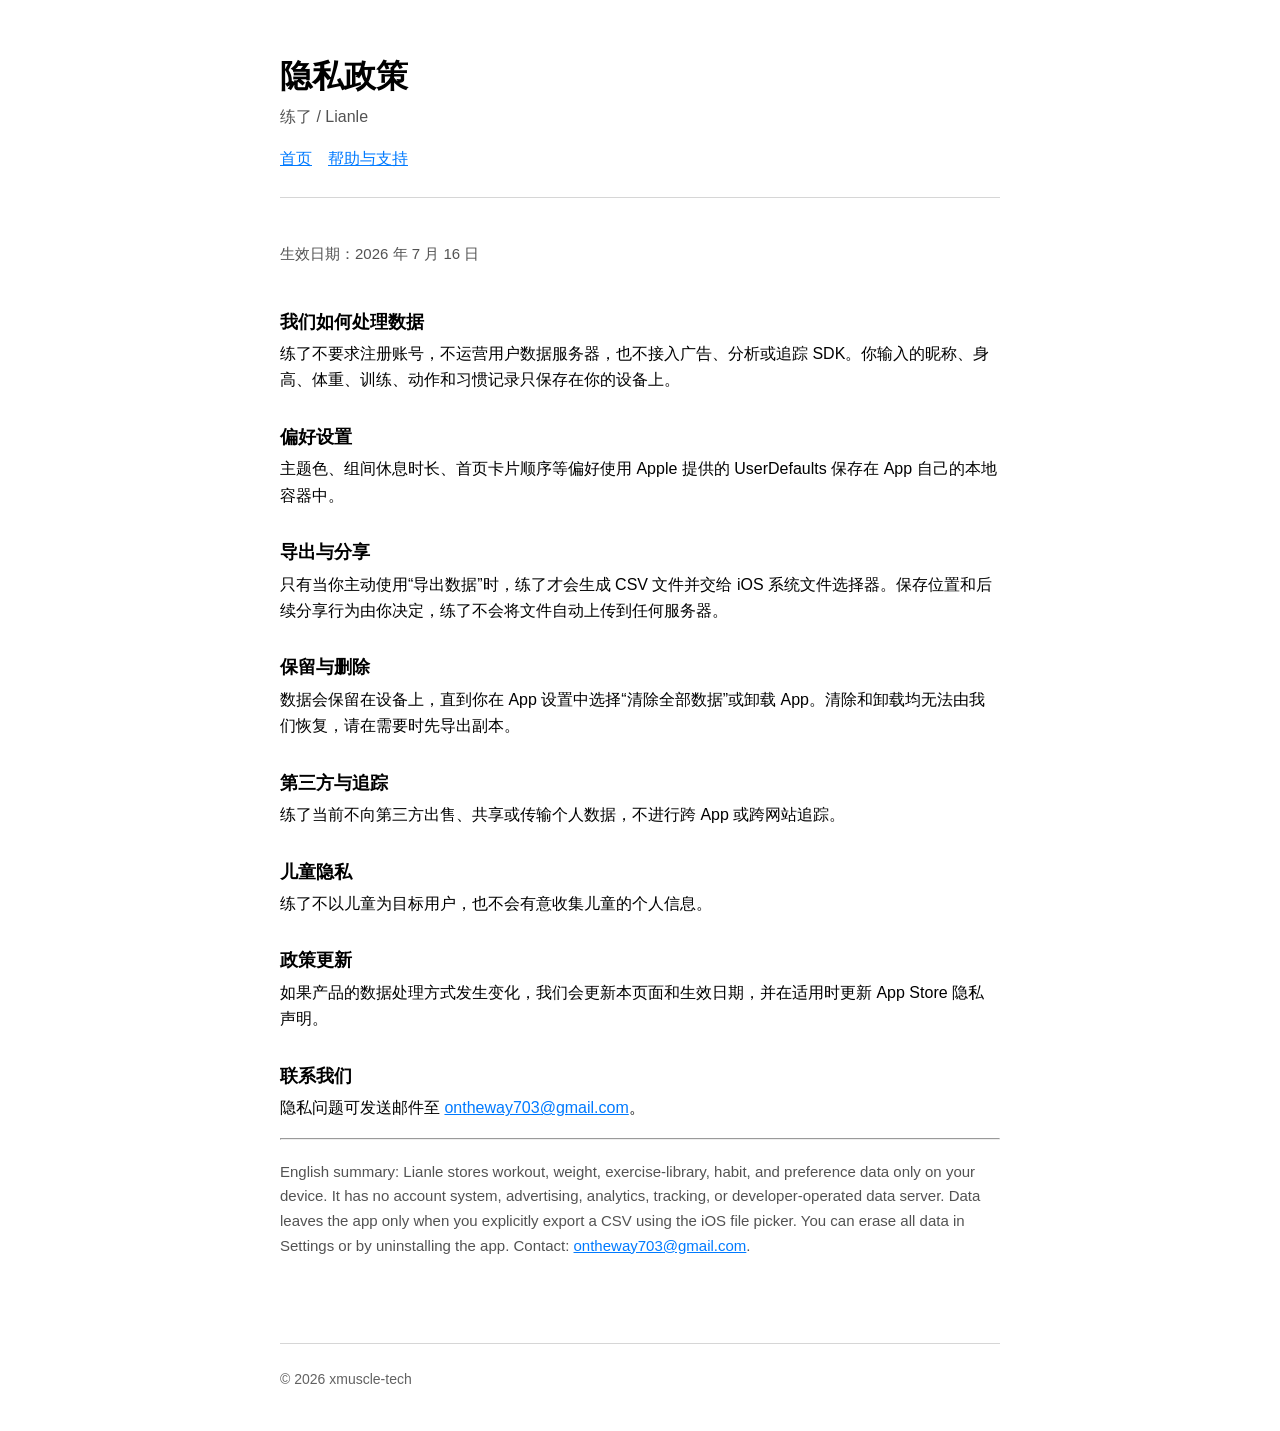
==== lianle/privacy/index.html @ d850052b "docs: publish Lianle privacy and support pages" ====
<!doctype html>
<html lang="zh-Hans">
<head>
  <meta charset="utf-8">
  <meta name="viewport" content="width=device-width, initial-scale=1">
  <meta name="description" content="练了 App 隐私政策。">
  <title>隐私政策 - 练了</title>
  <link rel="stylesheet" href="../assets/style.css">
</head>
<body>
  <header>
    <h1>隐私政策</h1>
    <p class="lede">练了 / Lianle</p>
    <nav aria-label="页面导航">
      <a href="../">首页</a>
      <a href="../support/">帮助与支持</a>
    </nav>
  </header>
  <main>
    <p class="language-note">生效日期：2026 年 7 月 16 日</p>

    <h2>我们如何处理数据</h2>
    <p>练了不要求注册账号，不运营用户数据服务器，也不接入广告、分析或追踪 SDK。你输入的昵称、身高、体重、训练、动作和习惯记录只保存在你的设备上。</p>

    <h2>偏好设置</h2>
    <p>主题色、组间休息时长、首页卡片顺序等偏好使用 Apple 提供的 UserDefaults 保存在 App 自己的本地容器中。</p>

    <h2>导出与分享</h2>
    <p>只有当你主动使用“导出数据”时，练了才会生成 CSV 文件并交给 iOS 系统文件选择器。保存位置和后续分享行为由你决定，练了不会将文件自动上传到任何服务器。</p>

    <h2>保留与删除</h2>
    <p>数据会保留在设备上，直到你在 App 设置中选择“清除全部数据”或卸载 App。清除和卸载均无法由我们恢复，请在需要时先导出副本。</p>

    <h2>第三方与追踪</h2>
    <p>练了当前不向第三方出售、共享或传输个人数据，不进行跨 App 或跨网站追踪。</p>

    <h2>儿童隐私</h2>
    <p>练了不以儿童为目标用户，也不会有意收集儿童的个人信息。</p>

    <h2>政策更新</h2>
    <p>如果产品的数据处理方式发生变化，我们会更新本页面和生效日期，并在适用时更新 App Store 隐私声明。</p>

    <h2>联系我们</h2>
    <p>隐私问题可发送邮件至 <a href="mailto:ontheway703@gmail.com">ontheway703@gmail.com</a>。</p>

    <hr>
    <p class="language-note">English summary: Lianle stores workout, weight, exercise-library, habit, and preference data only on your device. It has no account system, advertising, analytics, tracking, or developer-operated data server. Data leaves the app only when you explicitly export a CSV using the iOS file picker. You can erase all data in Settings or by uninstalling the app. Contact: <a href="mailto:ontheway703@gmail.com">ontheway703@gmail.com</a>.</p>
  </main>
  <footer>© 2026 xmuscle-tech</footer>
</body>
</html>
---- lianle/assets/style.css ----
:root {
  color-scheme: light dark;
  font-family: -apple-system, BlinkMacSystemFont, "SF Pro Text", "PingFang SC", sans-serif;
  background: Canvas;
  color: CanvasText;
}

* {
  box-sizing: border-box;
}

body {
  margin: 0;
  line-height: 1.65;
}

header,
main,
footer {
  width: min(720px, calc(100% - 40px));
  margin-inline: auto;
}

header {
  padding: 56px 0 24px;
  border-bottom: 1px solid color-mix(in srgb, CanvasText 16%, transparent);
}

main {
  padding: 24px 0 56px;
}

footer {
  padding: 24px 0 40px;
  border-top: 1px solid color-mix(in srgb, CanvasText 16%, transparent);
  color: color-mix(in srgb, CanvasText 62%, transparent);
  font-size: 0.875rem;
}

h1,
h2 {
  line-height: 1.25;
}

h1 {
  margin: 0 0 8px;
  font-size: 2rem;
}

h2 {
  margin: 32px 0 8px;
  font-size: 1.125rem;
}

p,
ul {
  margin: 8px 0 16px;
}

a {
  color: #007aff;
}

nav {
  display: flex;
  flex-wrap: wrap;
  gap: 16px;
  margin-top: 16px;
}

.lede {
  color: color-mix(in srgb, CanvasText 68%, transparent);
}

.language-note {
  padding: 12px 0;
  color: color-mix(in srgb, CanvasText 68%, transparent);
  font-size: 0.9375rem;
}
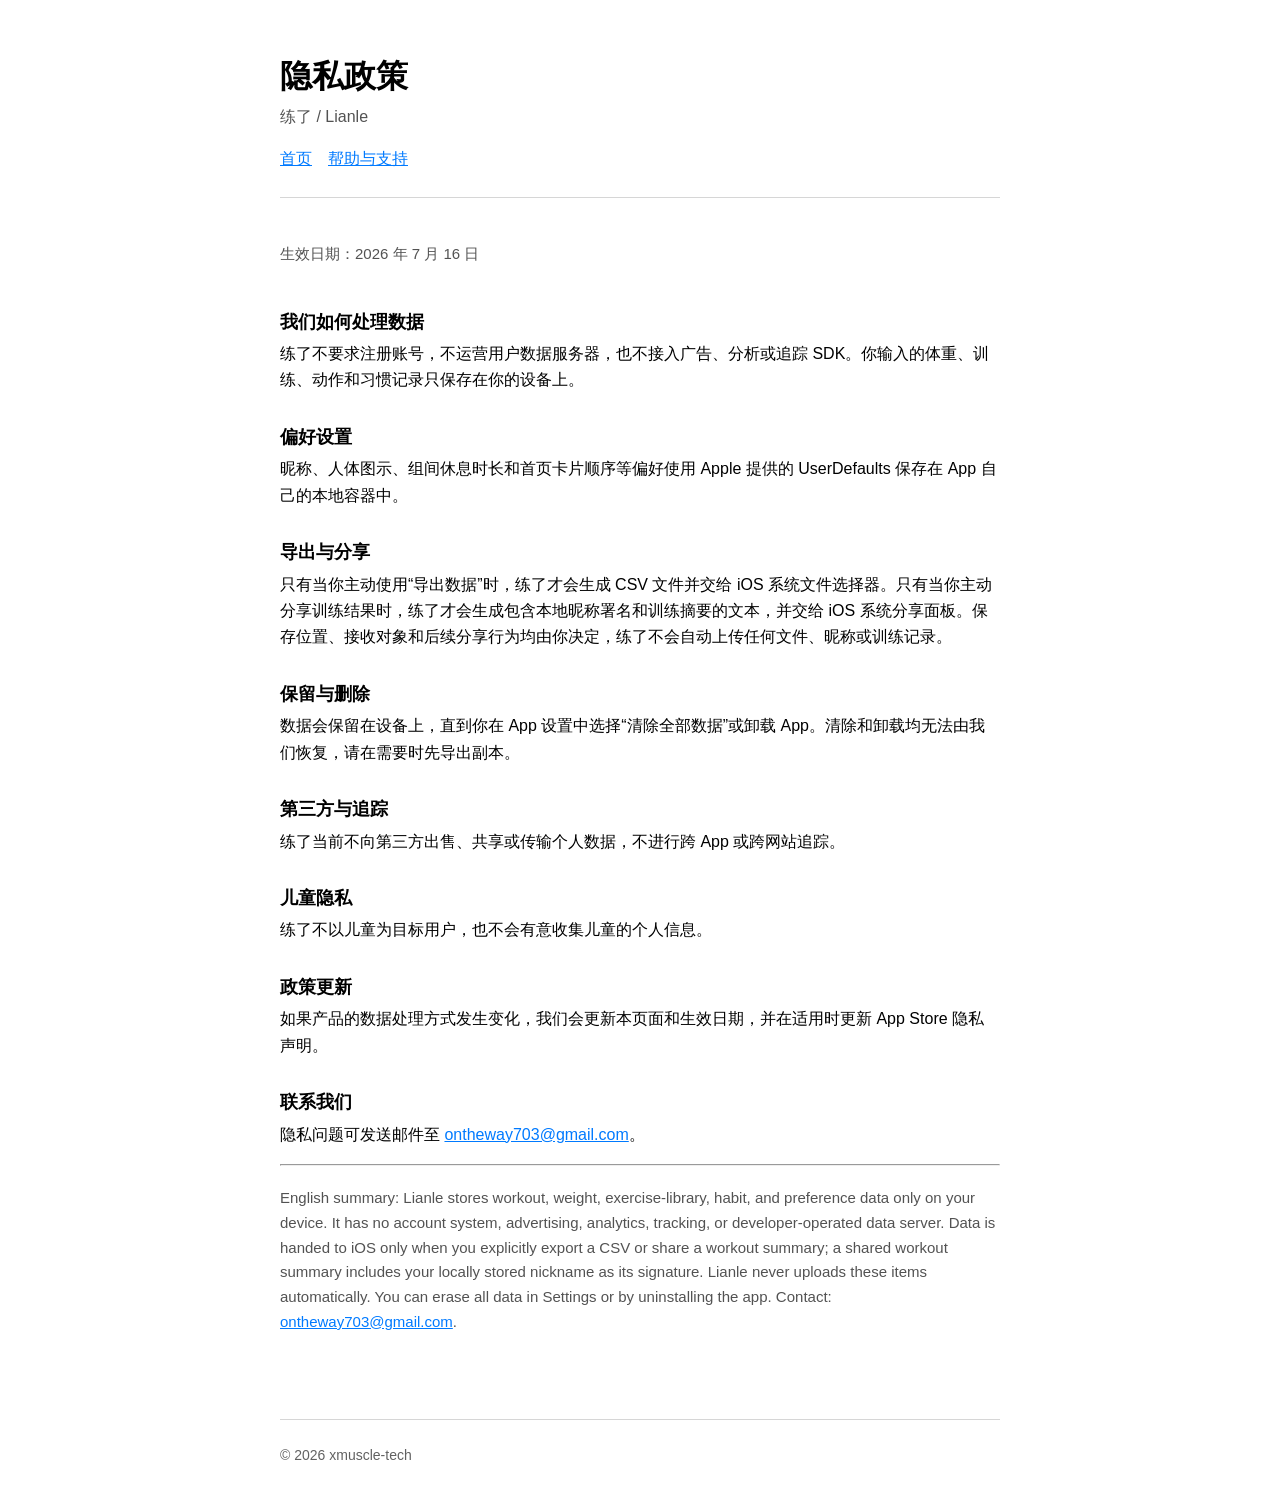
==== commit 9b758388: "Update Lianle privacy policy" ====
--- a/lianle/privacy/index.html
+++ b/lianle/privacy/index.html
@@ -20,13 +20,13 @@
     <p class="language-note">生效日期：2026 年 7 月 16 日</p>
 
     <h2>我们如何处理数据</h2>
-    <p>练了不要求注册账号，不运营用户数据服务器，也不接入广告、分析或追踪 SDK。你输入的昵称、身高、体重、训练、动作和习惯记录只保存在你的设备上。</p>
+    <p>练了不要求注册账号，不运营用户数据服务器，也不接入广告、分析或追踪 SDK。你输入的体重、训练、动作和习惯记录只保存在你的设备上。</p>
 
     <h2>偏好设置</h2>
-    <p>主题色、组间休息时长、首页卡片顺序等偏好使用 Apple 提供的 UserDefaults 保存在 App 自己的本地容器中。</p>
+    <p>昵称、人体图示、组间休息时长和首页卡片顺序等偏好使用 Apple 提供的 UserDefaults 保存在 App 自己的本地容器中。</p>
 
     <h2>导出与分享</h2>
-    <p>只有当你主动使用“导出数据”时，练了才会生成 CSV 文件并交给 iOS 系统文件选择器。保存位置和后续分享行为由你决定，练了不会将文件自动上传到任何服务器。</p>
+    <p>只有当你主动使用“导出数据”时，练了才会生成 CSV 文件并交给 iOS 系统文件选择器。只有当你主动分享训练结果时，练了才会生成包含本地昵称署名和训练摘要的文本，并交给 iOS 系统分享面板。保存位置、接收对象和后续分享行为均由你决定，练了不会自动上传任何文件、昵称或训练记录。</p>
 
     <h2>保留与删除</h2>
     <p>数据会保留在设备上，直到你在 App 设置中选择“清除全部数据”或卸载 App。清除和卸载均无法由我们恢复，请在需要时先导出副本。</p>
@@ -44,7 +44,7 @@
     <p>隐私问题可发送邮件至 <a href="mailto:ontheway703@gmail.com">ontheway703@gmail.com</a>。</p>
 
     <hr>
-    <p class="language-note">English summary: Lianle stores workout, weight, exercise-library, habit, and preference data only on your device. It has no account system, advertising, analytics, tracking, or developer-operated data server. Data leaves the app only when you explicitly export a CSV using the iOS file picker. You can erase all data in Settings or by uninstalling the app. Contact: <a href="mailto:ontheway703@gmail.com">ontheway703@gmail.com</a>.</p>
+    <p class="language-note">English summary: Lianle stores workout, weight, exercise-library, habit, and preference data only on your device. It has no account system, advertising, analytics, tracking, or developer-operated data server. Data is handed to iOS only when you explicitly export a CSV or share a workout summary; a shared workout summary includes your locally stored nickname as its signature. Lianle never uploads these items automatically. You can erase all data in Settings or by uninstalling the app. Contact: <a href="mailto:ontheway703@gmail.com">ontheway703@gmail.com</a>.</p>
   </main>
   <footer>© 2026 xmuscle-tech</footer>
 </body>
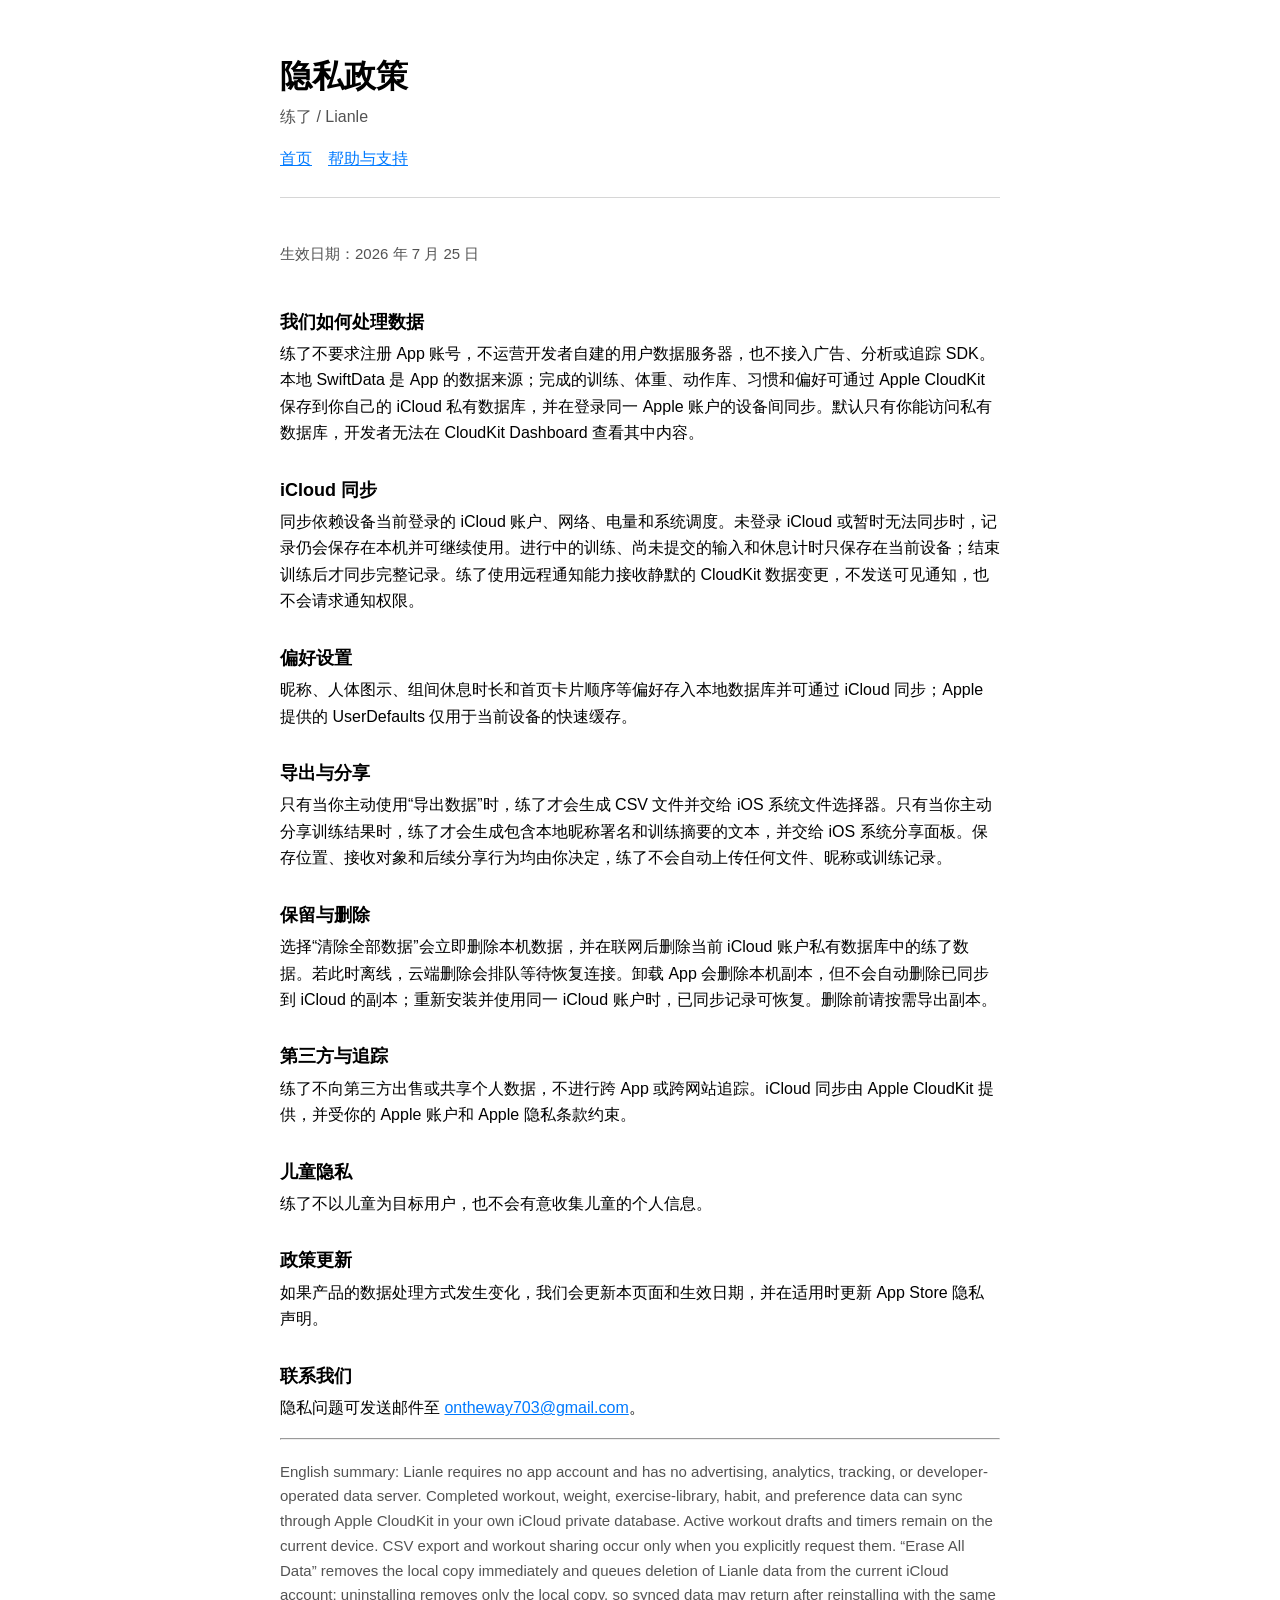
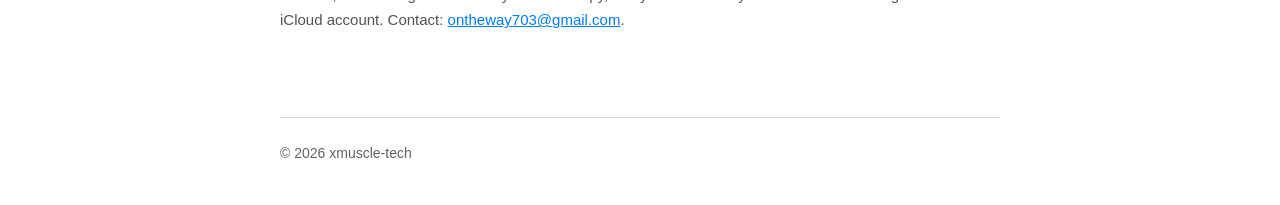
==== commit f7627e0a: "docs: publish Lianle CloudKit data policy" ====
--- a/lianle/privacy/index.html
+++ b/lianle/privacy/index.html
@@ -17,22 +17,25 @@
     </nav>
   </header>
   <main>
-    <p class="language-note">生效日期：2026 年 7 月 16 日</p>
+    <p class="language-note">生效日期：2026 年 7 月 25 日</p>
 
     <h2>我们如何处理数据</h2>
-    <p>练了不要求注册账号，不运营用户数据服务器，也不接入广告、分析或追踪 SDK。你输入的体重、训练、动作和习惯记录只保存在你的设备上。</p>
+    <p>练了不要求注册 App 账号，不运营开发者自建的用户数据服务器，也不接入广告、分析或追踪 SDK。本地 SwiftData 是 App 的数据来源；完成的训练、体重、动作库、习惯和偏好可通过 Apple CloudKit 保存到你自己的 iCloud 私有数据库，并在登录同一 Apple 账户的设备间同步。默认只有你能访问私有数据库，开发者无法在 CloudKit Dashboard 查看其中内容。</p>
+
+    <h2>iCloud 同步</h2>
+    <p>同步依赖设备当前登录的 iCloud 账户、网络、电量和系统调度。未登录 iCloud 或暂时无法同步时，记录仍会保存在本机并可继续使用。进行中的训练、尚未提交的输入和休息计时只保存在当前设备；结束训练后才同步完整记录。练了使用远程通知能力接收静默的 CloudKit 数据变更，不发送可见通知，也不会请求通知权限。</p>
 
     <h2>偏好设置</h2>
-    <p>昵称、人体图示、组间休息时长和首页卡片顺序等偏好使用 Apple 提供的 UserDefaults 保存在 App 自己的本地容器中。</p>
+    <p>昵称、人体图示、组间休息时长和首页卡片顺序等偏好存入本地数据库并可通过 iCloud 同步；Apple 提供的 UserDefaults 仅用于当前设备的快速缓存。</p>
 
     <h2>导出与分享</h2>
     <p>只有当你主动使用“导出数据”时，练了才会生成 CSV 文件并交给 iOS 系统文件选择器。只有当你主动分享训练结果时，练了才会生成包含本地昵称署名和训练摘要的文本，并交给 iOS 系统分享面板。保存位置、接收对象和后续分享行为均由你决定，练了不会自动上传任何文件、昵称或训练记录。</p>
 
     <h2>保留与删除</h2>
-    <p>数据会保留在设备上，直到你在 App 设置中选择“清除全部数据”或卸载 App。清除和卸载均无法由我们恢复，请在需要时先导出副本。</p>
+    <p>选择“清除全部数据”会立即删除本机数据，并在联网后删除当前 iCloud 账户私有数据库中的练了数据。若此时离线，云端删除会排队等待恢复连接。卸载 App 会删除本机副本，但不会自动删除已同步到 iCloud 的副本；重新安装并使用同一 iCloud 账户时，已同步记录可恢复。删除前请按需导出副本。</p>
 
     <h2>第三方与追踪</h2>
-    <p>练了当前不向第三方出售、共享或传输个人数据，不进行跨 App 或跨网站追踪。</p>
+    <p>练了不向第三方出售或共享个人数据，不进行跨 App 或跨网站追踪。iCloud 同步由 Apple CloudKit 提供，并受你的 Apple 账户和 Apple 隐私条款约束。</p>
 
     <h2>儿童隐私</h2>
     <p>练了不以儿童为目标用户，也不会有意收集儿童的个人信息。</p>
@@ -44,7 +47,7 @@
     <p>隐私问题可发送邮件至 <a href="mailto:ontheway703@gmail.com">ontheway703@gmail.com</a>。</p>
 
     <hr>
-    <p class="language-note">English summary: Lianle stores workout, weight, exercise-library, habit, and preference data only on your device. It has no account system, advertising, analytics, tracking, or developer-operated data server. Data is handed to iOS only when you explicitly export a CSV or share a workout summary; a shared workout summary includes your locally stored nickname as its signature. Lianle never uploads these items automatically. You can erase all data in Settings or by uninstalling the app. Contact: <a href="mailto:ontheway703@gmail.com">ontheway703@gmail.com</a>.</p>
+    <p class="language-note">English summary: Lianle requires no app account and has no advertising, analytics, tracking, or developer-operated data server. Completed workout, weight, exercise-library, habit, and preference data can sync through Apple CloudKit in your own iCloud private database. Active workout drafts and timers remain on the current device. CSV export and workout sharing occur only when you explicitly request them. “Erase All Data” removes the local copy immediately and queues deletion of Lianle data from the current iCloud account; uninstalling removes only the local copy, so synced data may return after reinstalling with the same iCloud account. Contact: <a href="mailto:ontheway703@gmail.com">ontheway703@gmail.com</a>.</p>
   </main>
   <footer>© 2026 xmuscle-tech</footer>
 </body>
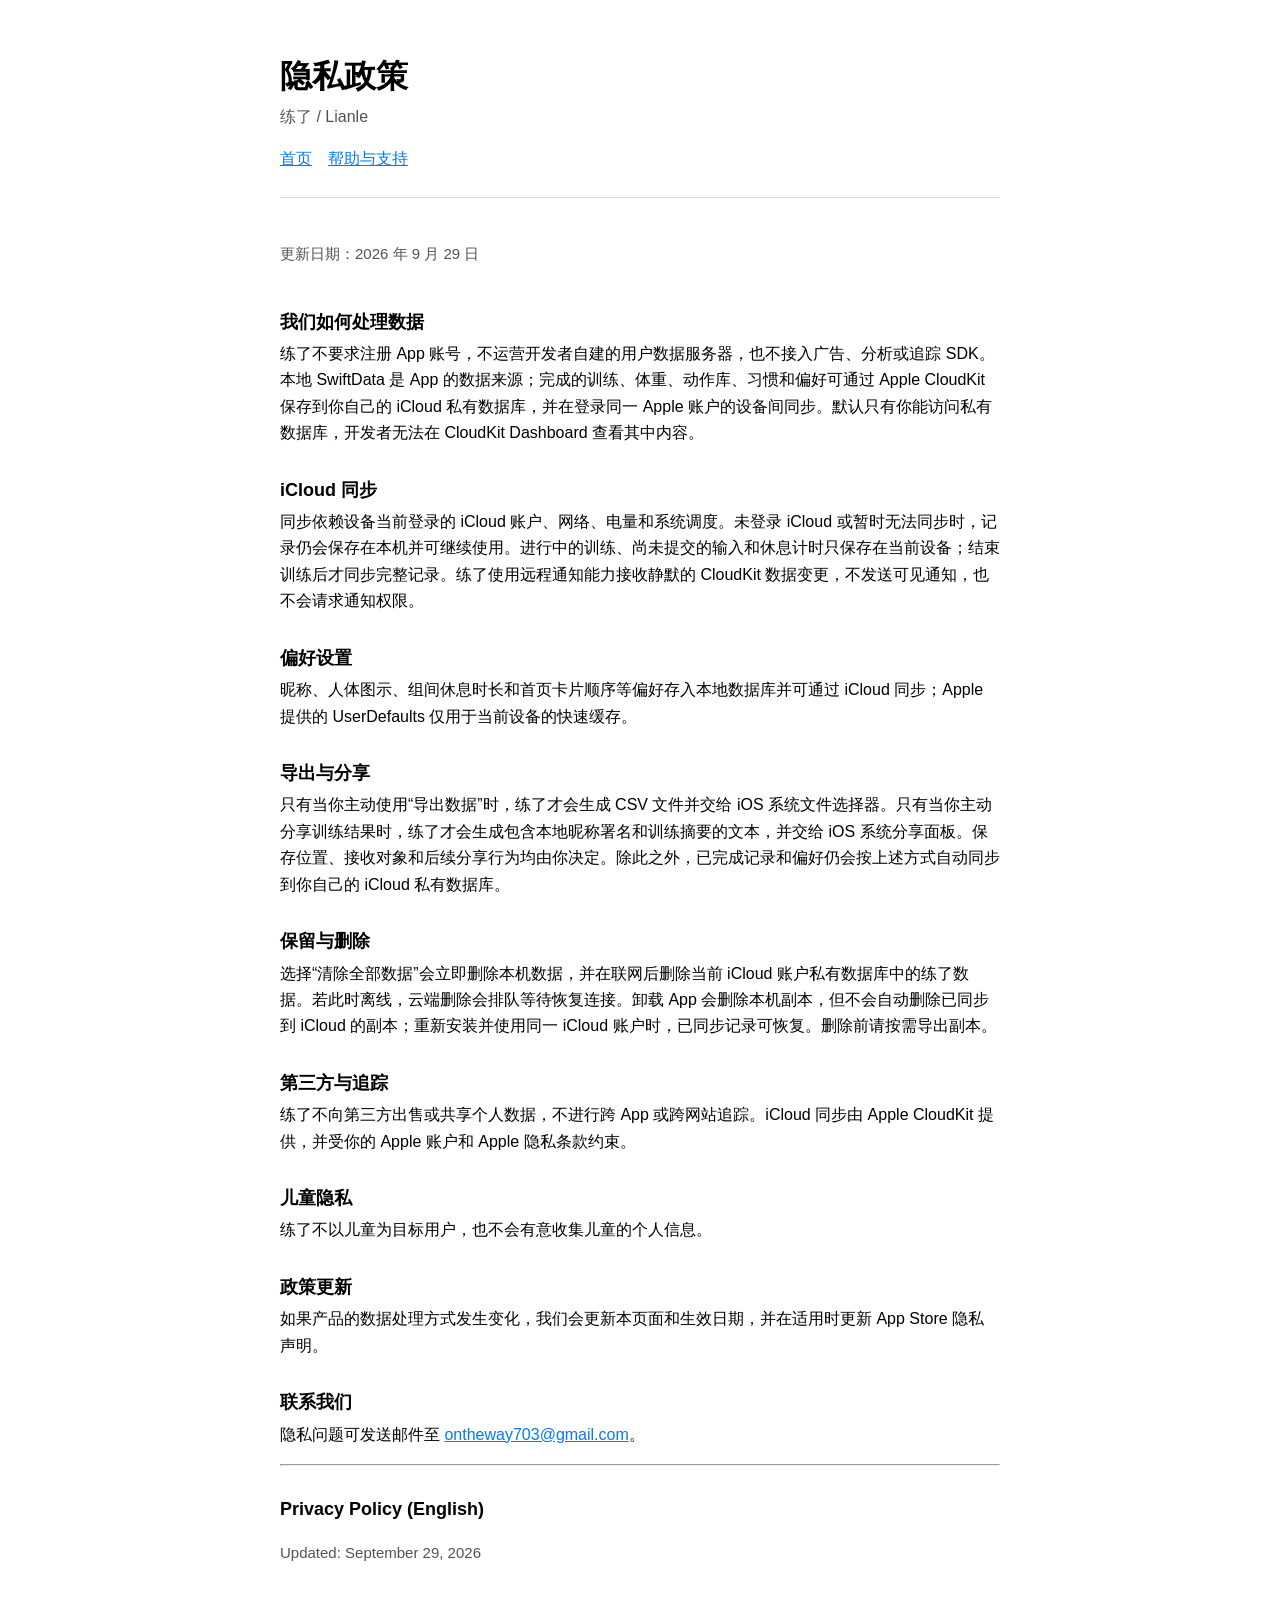
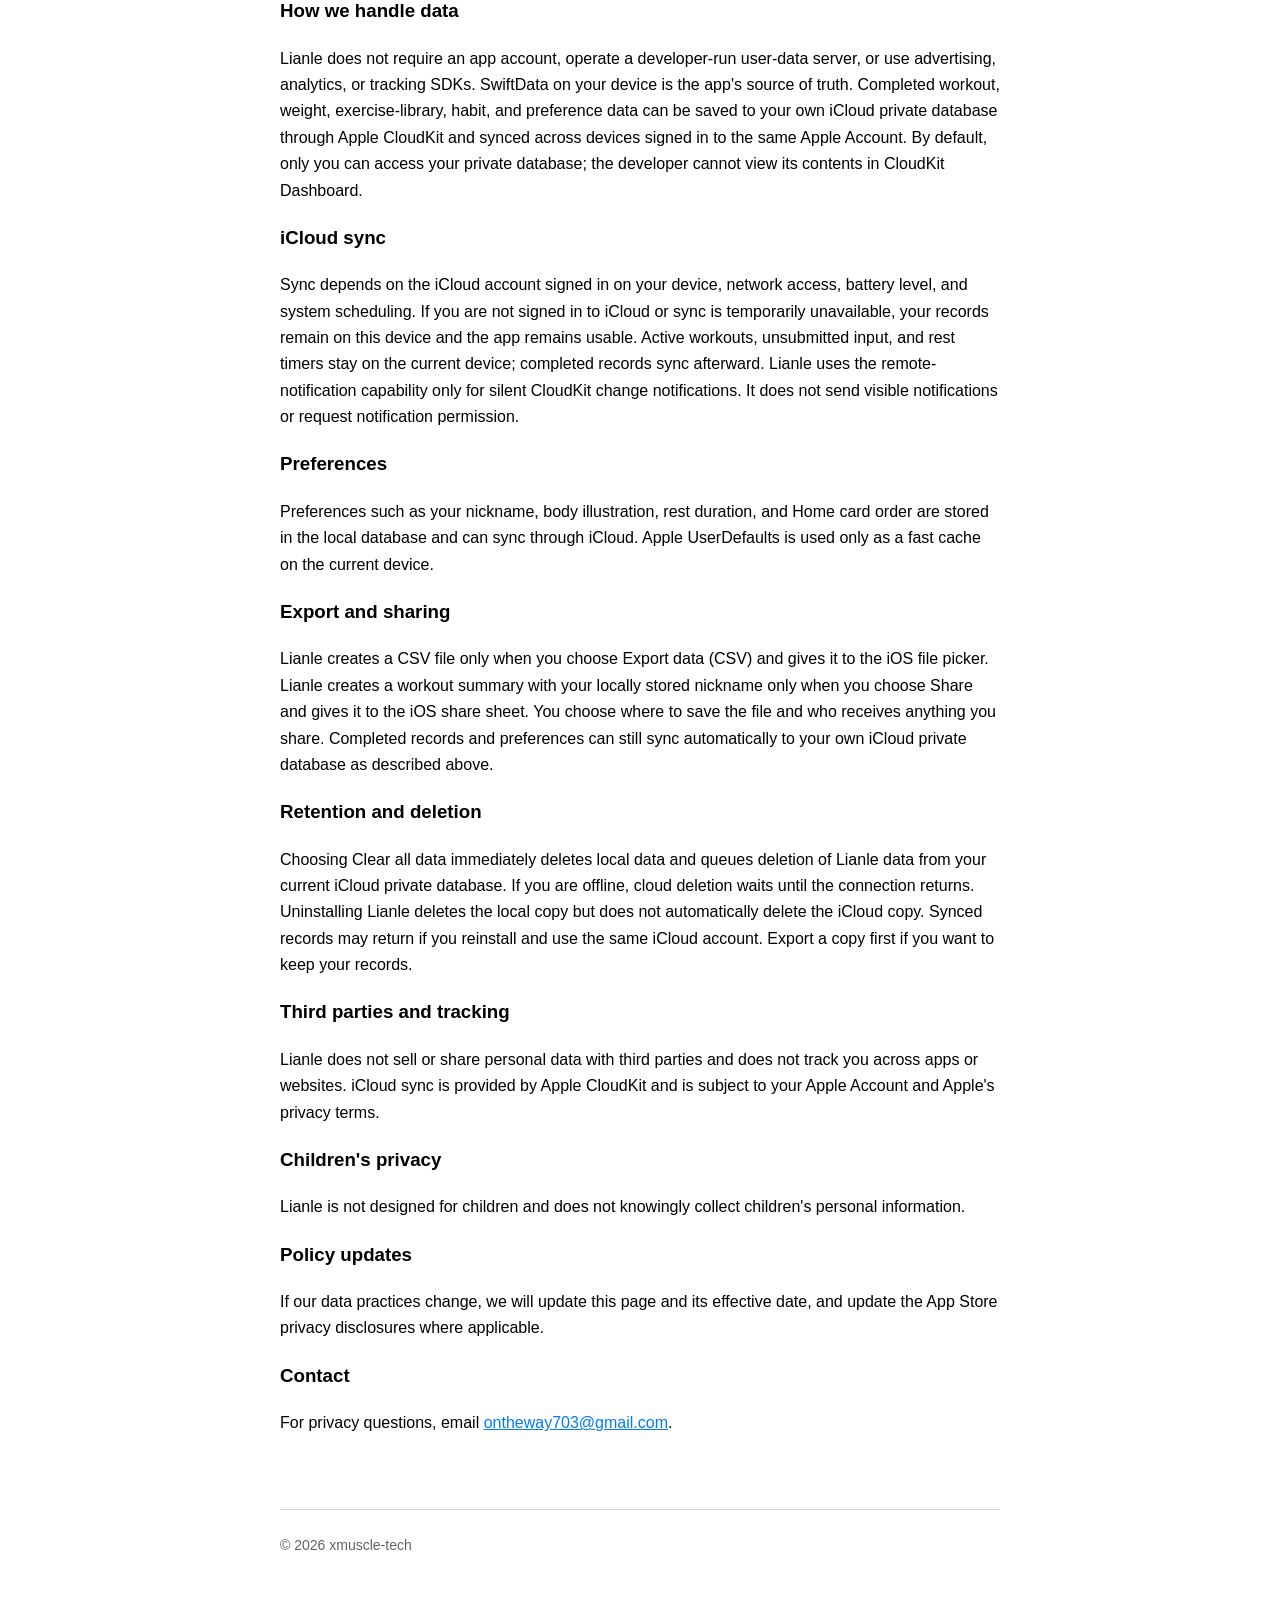
==== commit 6db462a1: "Publish bilingual Lianle privacy and support content" ====
--- a/lianle/privacy/index.html
+++ b/lianle/privacy/index.html
@@ -17,7 +17,7 @@
     </nav>
   </header>
   <main>
-    <p class="language-note">生效日期：2026 年 7 月 25 日</p>
+    <p class="language-note">更新日期：2026 年 9 月 29 日</p>
 
     <h2>我们如何处理数据</h2>
     <p>练了不要求注册 App 账号，不运营开发者自建的用户数据服务器，也不接入广告、分析或追踪 SDK。本地 SwiftData 是 App 的数据来源；完成的训练、体重、动作库、习惯和偏好可通过 Apple CloudKit 保存到你自己的 iCloud 私有数据库，并在登录同一 Apple 账户的设备间同步。默认只有你能访问私有数据库，开发者无法在 CloudKit Dashboard 查看其中内容。</p>
@@ -29,7 +29,7 @@
     <p>昵称、人体图示、组间休息时长和首页卡片顺序等偏好存入本地数据库并可通过 iCloud 同步；Apple 提供的 UserDefaults 仅用于当前设备的快速缓存。</p>
 
     <h2>导出与分享</h2>
-    <p>只有当你主动使用“导出数据”时，练了才会生成 CSV 文件并交给 iOS 系统文件选择器。只有当你主动分享训练结果时，练了才会生成包含本地昵称署名和训练摘要的文本，并交给 iOS 系统分享面板。保存位置、接收对象和后续分享行为均由你决定，练了不会自动上传任何文件、昵称或训练记录。</p>
+    <p>只有当你主动使用“导出数据”时，练了才会生成 CSV 文件并交给 iOS 系统文件选择器。只有当你主动分享训练结果时，练了才会生成包含本地昵称署名和训练摘要的文本，并交给 iOS 系统分享面板。保存位置、接收对象和后续分享行为均由你决定。除此之外，已完成记录和偏好仍会按上述方式自动同步到你自己的 iCloud 私有数据库。</p>
 
     <h2>保留与删除</h2>
     <p>选择“清除全部数据”会立即删除本机数据，并在联网后删除当前 iCloud 账户私有数据库中的练了数据。若此时离线，云端删除会排队等待恢复连接。卸载 App 会删除本机副本，但不会自动删除已同步到 iCloud 的副本；重新安装并使用同一 iCloud 账户时，已同步记录可恢复。删除前请按需导出副本。</p>
@@ -47,7 +47,37 @@
     <p>隐私问题可发送邮件至 <a href="mailto:ontheway703@gmail.com">ontheway703@gmail.com</a>。</p>
 
     <hr>
-    <p class="language-note">English summary: Lianle requires no app account and has no advertising, analytics, tracking, or developer-operated data server. Completed workout, weight, exercise-library, habit, and preference data can sync through Apple CloudKit in your own iCloud private database. Active workout drafts and timers remain on the current device. CSV export and workout sharing occur only when you explicitly request them. “Erase All Data” removes the local copy immediately and queues deletion of Lianle data from the current iCloud account; uninstalling removes only the local copy, so synced data may return after reinstalling with the same iCloud account. Contact: <a href="mailto:ontheway703@gmail.com">ontheway703@gmail.com</a>.</p>
+    <section lang="en" aria-labelledby="privacy-en-title">
+      <h2 id="privacy-en-title">Privacy Policy (English)</h2>
+      <p class="language-note">Updated: September 29, 2026</p>
+
+      <h3>How we handle data</h3>
+      <p>Lianle does not require an app account, operate a developer-run user-data server, or use advertising, analytics, or tracking SDKs. SwiftData on your device is the app's source of truth. Completed workout, weight, exercise-library, habit, and preference data can be saved to your own iCloud private database through Apple CloudKit and synced across devices signed in to the same Apple Account. By default, only you can access your private database; the developer cannot view its contents in CloudKit Dashboard.</p>
+
+      <h3>iCloud sync</h3>
+      <p>Sync depends on the iCloud account signed in on your device, network access, battery level, and system scheduling. If you are not signed in to iCloud or sync is temporarily unavailable, your records remain on this device and the app remains usable. Active workouts, unsubmitted input, and rest timers stay on the current device; completed records sync afterward. Lianle uses the remote-notification capability only for silent CloudKit change notifications. It does not send visible notifications or request notification permission.</p>
+
+      <h3>Preferences</h3>
+      <p>Preferences such as your nickname, body illustration, rest duration, and Home card order are stored in the local database and can sync through iCloud. Apple UserDefaults is used only as a fast cache on the current device.</p>
+
+      <h3>Export and sharing</h3>
+      <p>Lianle creates a CSV file only when you choose Export data (CSV) and gives it to the iOS file picker. Lianle creates a workout summary with your locally stored nickname only when you choose Share and gives it to the iOS share sheet. You choose where to save the file and who receives anything you share. Completed records and preferences can still sync automatically to your own iCloud private database as described above.</p>
+
+      <h3>Retention and deletion</h3>
+      <p>Choosing Clear all data immediately deletes local data and queues deletion of Lianle data from your current iCloud private database. If you are offline, cloud deletion waits until the connection returns. Uninstalling Lianle deletes the local copy but does not automatically delete the iCloud copy. Synced records may return if you reinstall and use the same iCloud account. Export a copy first if you want to keep your records.</p>
+
+      <h3>Third parties and tracking</h3>
+      <p>Lianle does not sell or share personal data with third parties and does not track you across apps or websites. iCloud sync is provided by Apple CloudKit and is subject to your Apple Account and Apple's privacy terms.</p>
+
+      <h3>Children's privacy</h3>
+      <p>Lianle is not designed for children and does not knowingly collect children's personal information.</p>
+
+      <h3>Policy updates</h3>
+      <p>If our data practices change, we will update this page and its effective date, and update the App Store privacy disclosures where applicable.</p>
+
+      <h3>Contact</h3>
+      <p>For privacy questions, email <a href="mailto:ontheway703@gmail.com">ontheway703@gmail.com</a>.</p>
+    </section>
   </main>
   <footer>© 2026 xmuscle-tech</footer>
 </body>
